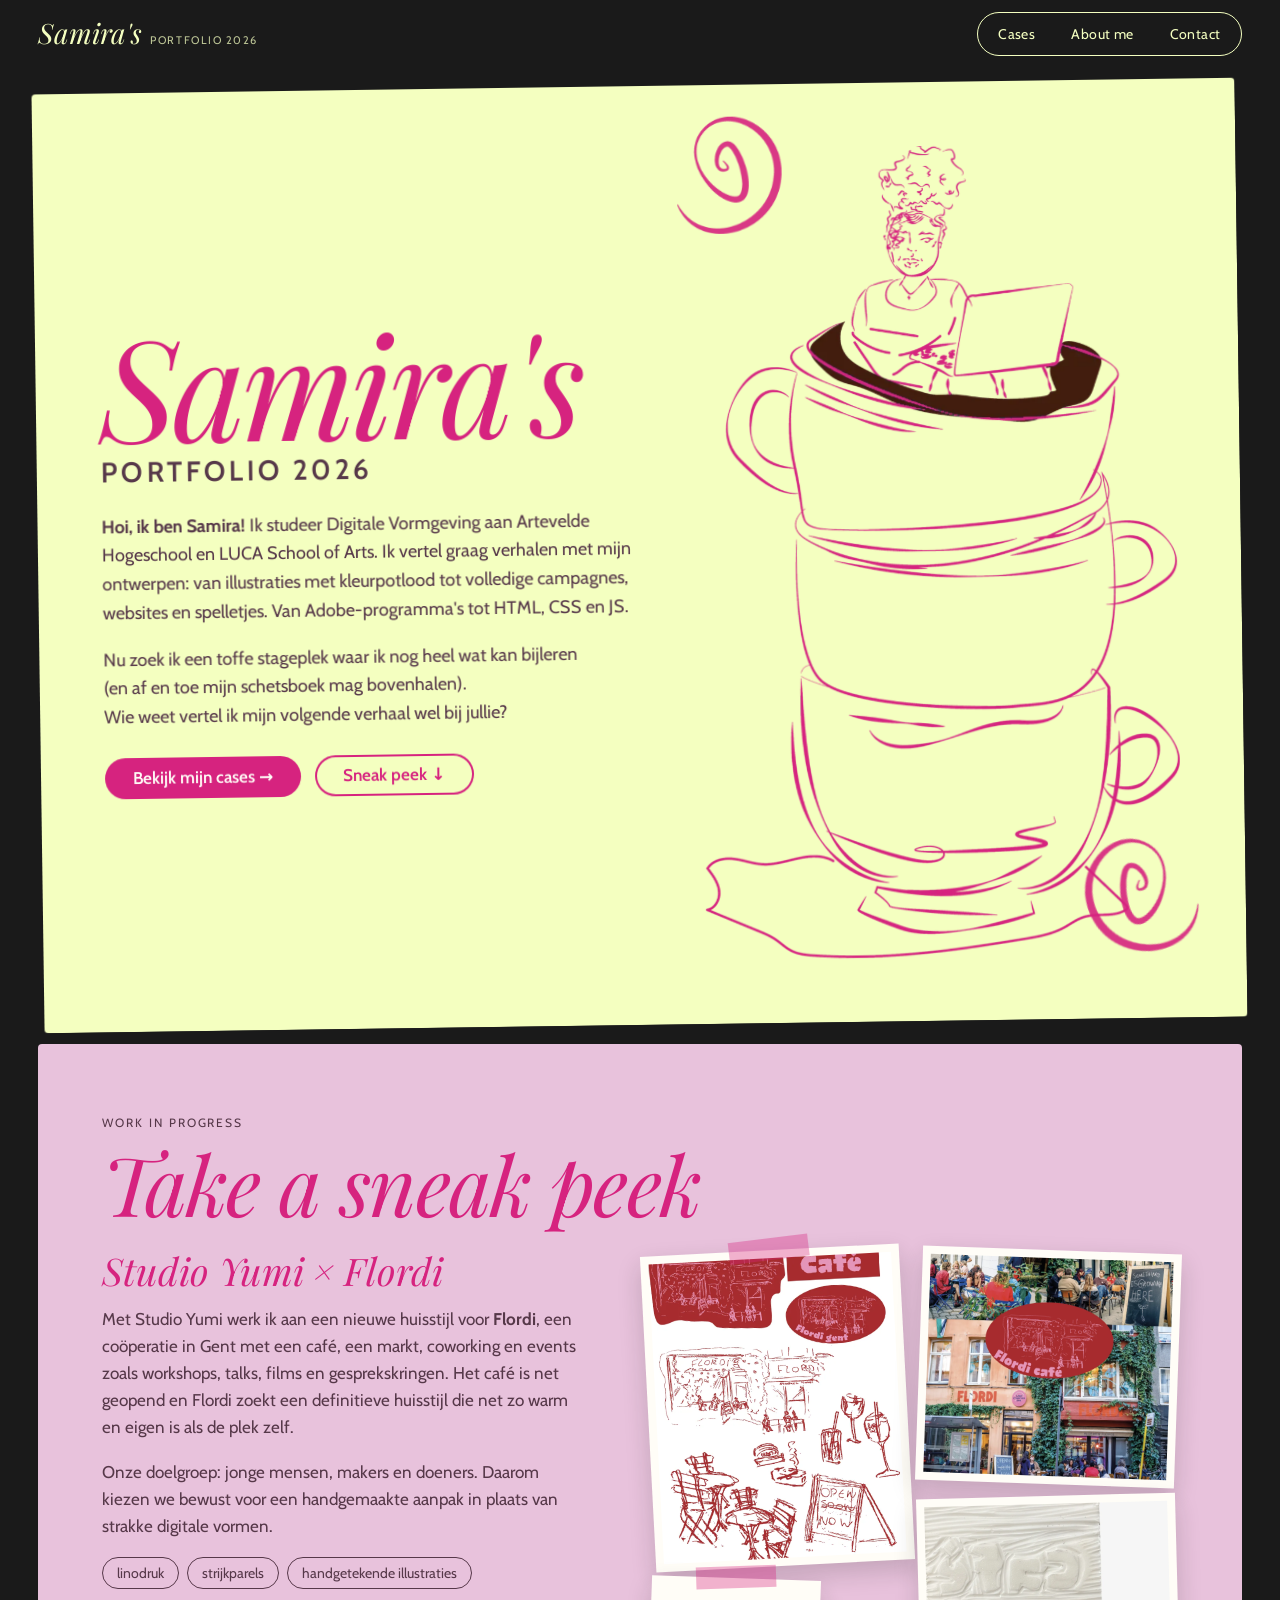
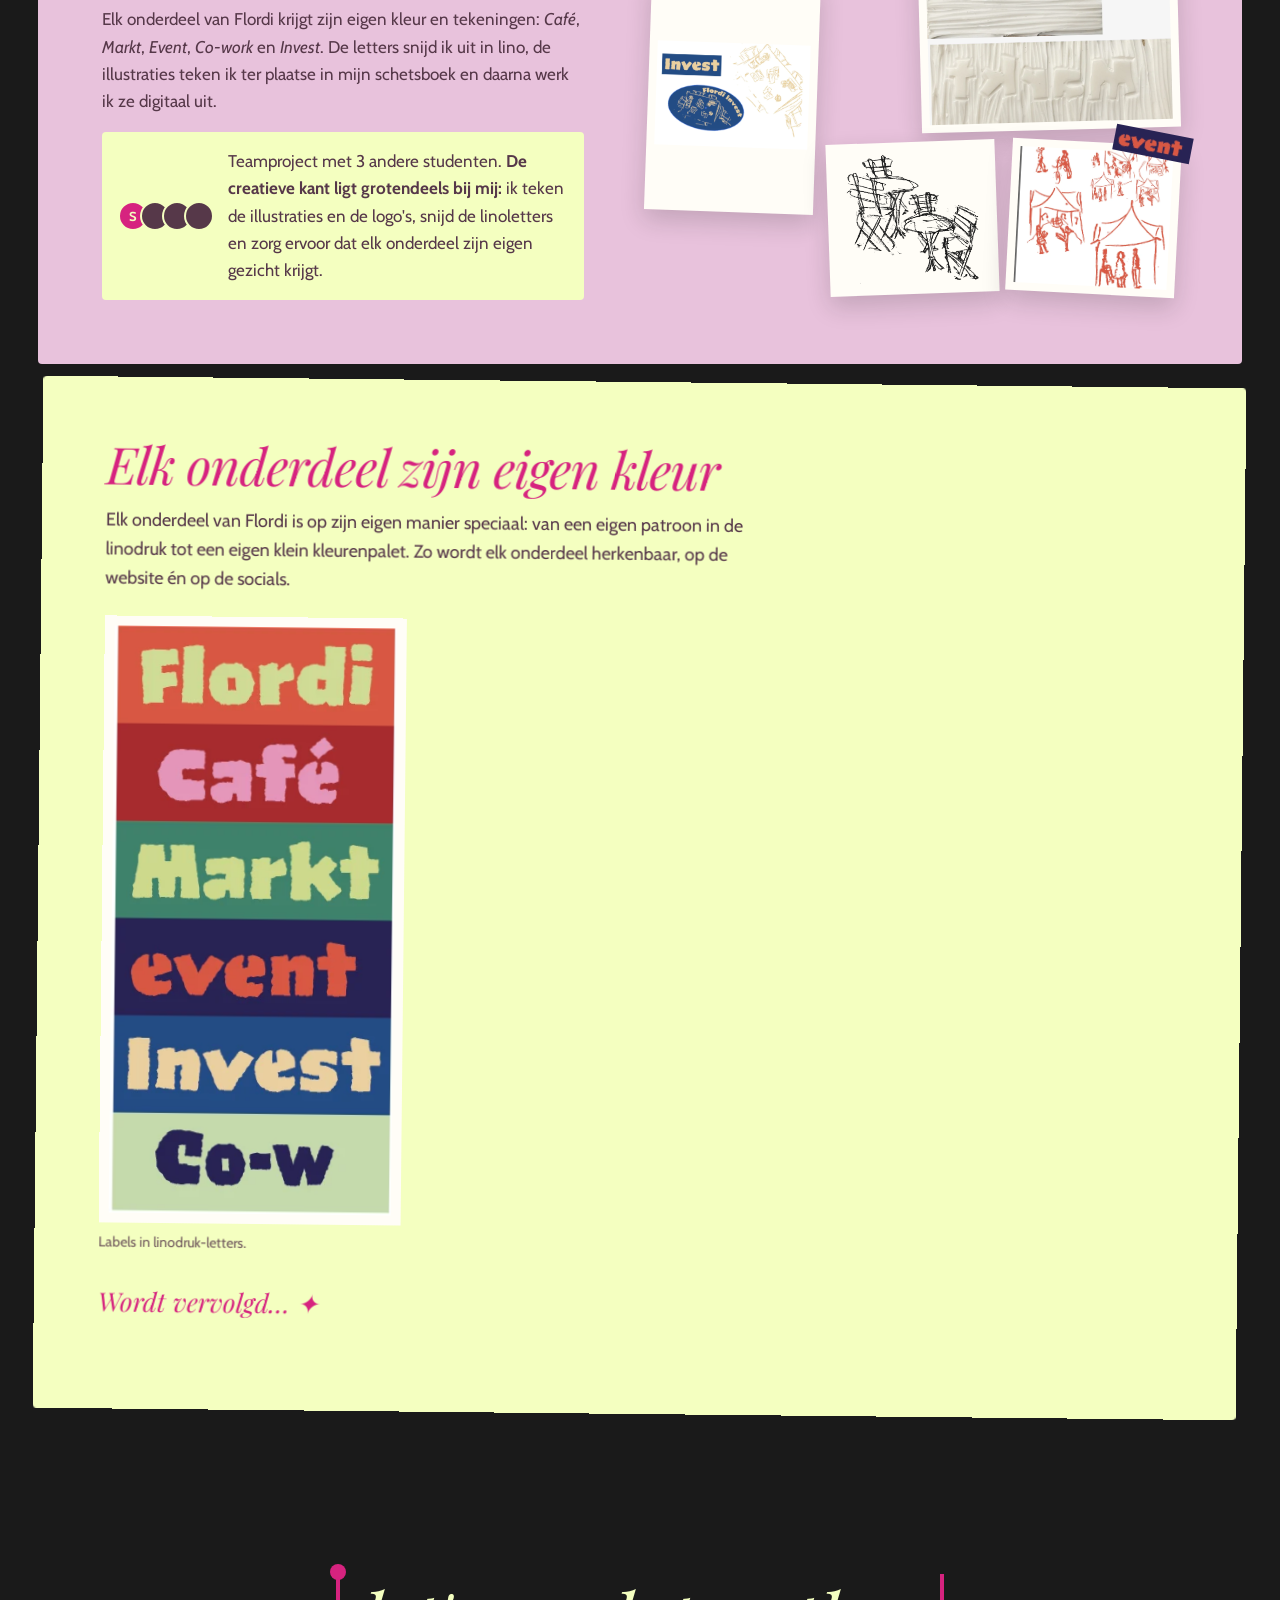
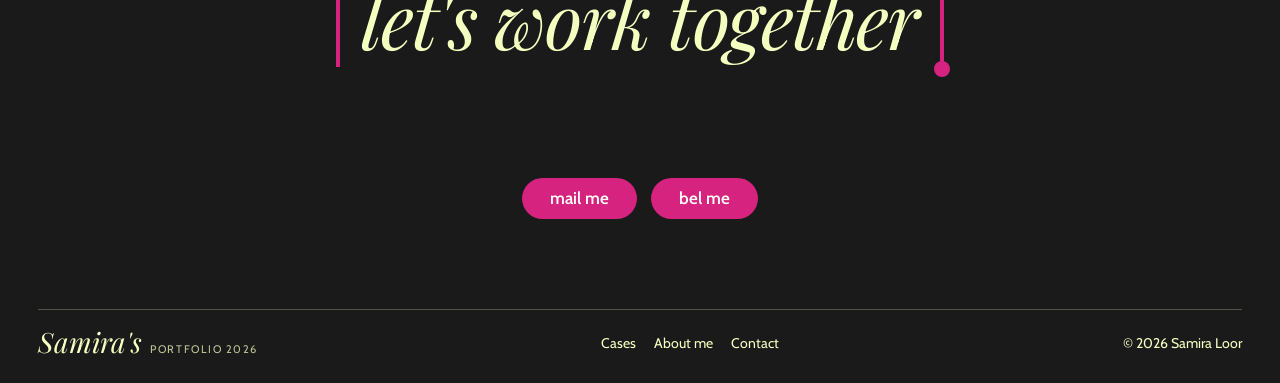
==== index.html @ 6cffb49f "Add files via upload" ====
<!DOCTYPE html>
<html lang="nl">
<head>
  <meta charset="UTF-8">
  <meta name="viewport" content="width=device-width, initial-scale=1">
  <title>Samira's Portfolio 2026</title>
  <meta name="description" content="Portfolio van Samira Loor, student Digitale Vormgeving aan Artevelde Hogeschool en LUCA School of Arts.">
  <link rel="preconnect" href="https://fonts.googleapis.com"><link rel="preconnect" href="https://fonts.gstatic.com" crossorigin><link href="https://fonts.googleapis.com/css2?family=Playfair+Display:ital,wght@0,400;1,400&family=Cabin:wght@400;600;700&display=swap" rel="stylesheet">
  <link rel="icon" type="image/png" href="assets/img/favicon.png">
  <link rel="apple-touch-icon" href="assets/img/apple-touch-icon.png">
  <link rel="stylesheet" href="assets/css/style.css">
</head>
<body>
  <header class="kop-balk">
    <a class="logo" href="index.html" aria-label="Samira's Portfolio, home"><b>Samira's</b><small>portfolio 2026</small></a>
    <nav class="menu" aria-label="Hoofdmenu">
      <a href="cases.html">Cases</a>
      <a href="about.html">About me</a>
      <a href="contact.html">Contact</a>
    </nav>
  </header>

  <main>
    <section class="spread lime scheef held">
      <div>
        <h1>Samira's<span>Portfolio 2026</span></h1>
        <p class="intro"><strong>Hoi, ik ben Samira!</strong> Ik studeer Digitale Vormgeving aan Artevelde Hogeschool en LUCA School of Arts. Ik vertel graag verhalen met mijn ontwerpen: van illustraties met kleurpotlood tot volledige campagnes, websites en spelletjes. Van Adobe-programma's tot HTML, CSS en JS.</p>
        <p class="intro">Nu zoek ik een toffe stageplek waar ik nog heel wat kan bijleren <span class="een-regel">(en af en toe mijn schetsboek mag bovenhalen).</span> Wie weet vertel ik mijn volgende verhaal wel bij jullie?</p>
        <div class="knoppen">
          <a class="knop" href="cases.html">Bekijk mijn cases →</a>
          <a class="knop knop--rand" href="#sneak">Sneak peek ↓</a>
        </div>
      </div>
      <div class="held__beeld">
        <img class="krul k1" src="assets/img/home/krul.webp" alt="" aria-hidden="true">
        <a href="about.html" aria-label="Over mij">
          <img class="cup" src="assets/img/home/cup-illustratie.webp" alt="Tekening van Samira met haar laptop in een stapel koffietassen">
        </a>
        <img class="krul k2" src="assets/img/home/krul.webp" alt="" aria-hidden="true">
      </div>
    </section>

    <section class="spread roze sneak" id="sneak" aria-labelledby="sneak-kop">
      <span class="label">work in progress</span>
      <h2 class="kop" id="sneak-kop">Take a sneak peek</h2>
      <div class="sneak__grid">
        <div class="reveal">
          <h3>Studio Yumi × Flordi</h3>
          <p>Met Studio Yumi werk ik aan een nieuwe huisstijl voor <strong>Flordi</strong>, een coöperatie in Gent met een café, een markt, coworking en events zoals workshops, talks, films en gesprekskringen. Het café is net geopend en Flordi zoekt een definitieve huisstijl die net zo warm en eigen is als de plek zelf.</p>
          <p>Onze doelgroep: jonge mensen, makers en doeners. Daarom kiezen we bewust voor een handgemaakte aanpak in plaats van strakke digitale vormen.</p>
          <ul class="chips" aria-label="Technieken"><li>linodruk</li><li>strijkparels</li><li>handgetekende illustraties</li></ul>
          <p>Elk onderdeel van Flordi krijgt zijn eigen kleur en tekeningen: <em>Café</em>, <em>Markt</em>, <em>Event</em>, <em>Co-work</em> en <em>Invest</em>. De letters snijd ik uit in lino, de illustraties teken ik ter plaatse in mijn schetsboek en daarna werk ik ze digitaal uit.</p>
          <div class="team">
            <div class="team__dots" aria-hidden="true"><span>S</span><span></span><span></span><span></span></div>
            <p style="margin:0">Teamproject met 3 andere studenten. <strong>De creatieve kant ligt grotendeels bij mij:</strong> ik teken de illustraties en de logo's, snijd de linoletters en zorg ervoor dat elk onderdeel zijn eigen gezicht krijgt.</p>
          </div>
        </div>
        <div class="collage reveal" aria-label="Beelden uit het proces">
          <figure class="c1"><span class="tape"></span><img src="assets/img/yumi/flordi-schetsen.webp" alt="Rode schetsen van Café Flordi met logo-varianten"></figure>
          <figure class="c2"><img src="assets/img/yumi/flordi-cafe-collage.webp" alt="Collage van Café Flordi met het ovale café-logo over foto's van het terras en de gevel"></figure>
          <figure class="c3"><img src="assets/img/yumi/lino.webp" alt="Uitgesneden linoplaten met de woorden Café en Markt" loading="lazy"></figure>
          <figure class="c4 contain"><span class="tape"></span><img src="assets/img/yumi/invest.webp" alt="Schets en logo voor Flordi Invest" loading="lazy"></figure>
          <figure class="c5 contain"><img src="assets/img/yumi/stoelen.webp" alt="Houtskoolschets van terrasstoelen en tafels" loading="lazy"></figure>
          <figure class="c6"><img src="assets/img/yumi/sketch-event.webp" alt="Oranje schetsen van marktkramen en een event" loading="lazy"><img class="sticker" src="assets/img/yumi/label-event.webp" alt="event" loading="lazy"></figure>
        </div>
      </div>
    </section>

    <section class="spread lime scheef-r" aria-labelledby="kleur-kop">
      <h2 class="kop kop--klein" id="kleur-kop">Elk onderdeel zijn eigen kleur</h2>
      <p class="intro">Elk onderdeel van Flordi is op zijn eigen manier speciaal: van een eigen patroon in de linodruk tot een eigen klein kleurenpalet. Zo wordt elk onderdeel herkenbaar, op de website én op de socials.</p>
      <div class="sneak__meer">
        <figure class="reveal"><img src="assets/img/yumi/labels.webp" alt="Gestapelde labels: Flordi, Café, Markt, event, Invest en Co-work, elk in een eigen kleur" loading="lazy"><figcaption>Labels in linodruk-letters.</figcaption></figure>
        <figure class="reveal"><img src="assets/img/yumi/sketch-cowork-invest.webp" alt="Schetsen voor Co-work en Invest: laptops, papieren, munten en briefjes" loading="lazy"><figcaption>Schetsen voor Co-work en Invest.</figcaption></figure>
        <figure class="typo reveal"><img src="assets/img/yumi/typografie.webp" alt="Terrasschets met de lettertypes: een ruwe letter voor logo en titels en een ronde letter voor de basistekst" loading="lazy"><figcaption>Typografie: een ruwe, gestempelde letter voor logo en titels, een ronde letter voor de basistekst.</figcaption></figure>
      </div>
      <p class="wordt">Wordt vervolgd… ✦</p>
    </section>
  </main>

  <footer class="voet">
    <p class="haakjes">let's work together</p>
    <div class="knoppen"><a class="knop" href="contact.html#mail">mail me</a><a class="knop" href="contact.html#bel">bel me</a></div>
    <div class="voet__onder">
      <a class="logo" href="index.html"><b>Samira's</b><small>portfolio 2026</small></a>
      <nav aria-label="Footer"><a href="cases.html">Cases</a><a href="about.html">About me</a><a href="contact.html">Contact</a></nav>
      <span>© 2026 Samira Loor</span>
    </div>
  </footer>
  <script src="assets/js/main.js"></script>
</body>
</html>
---- assets/css/style.css ----
/* =========================================================
   Samira's Portfolio 2026 · magazine-layout
   Kleuren: lime-crème, poederroze, magenta, pruim, zwart
   ========================================================= */

:root {
  --lime: #F4FFC0;
  --roze: #E8C2DC;
  --mag: #D6237F;
  --mag-donker: #b01866;
  --pruim: #563849;
  --zwart: #1A1A1A;
  --wit: #FFFDF7;
  --serif: "Playfair Display", Georgia, serif;
  --sans: "Cabin", system-ui, sans-serif;
  --rand: clamp(12px, 3vw, 44px);
  --pad: clamp(22px, 5vw, 72px);
}

*, *::before, *::after { box-sizing: border-box; min-width: 0; }
html { scroll-behavior: smooth; }
body {
  margin: 0;
  background: var(--zwart);
  color: var(--pruim);
  font: 17px/1.6 var(--sans);
  overflow-x: clip;
  -webkit-font-smoothing: antialiased;
}
img, video { max-width: 100%; display: block; }
a { color: inherit; }
p { margin: 0 0 1em; }
h1, h2, h3 { margin: 0; }
:focus-visible { outline: 3px solid var(--mag); outline-offset: 3px; }
.sr { position: absolute; width: 1px; height: 1px; overflow: hidden; clip: rect(0 0 0 0); }

/* ---------- Header ---------- */
.kop-balk {
  position: sticky; top: 0; z-index: 50;
  display: flex; justify-content: space-between; align-items: center; gap: 16px;
  padding: 12px var(--rand);
  background: var(--zwart);
  color: var(--lime);
}
.logo { display: flex; align-items: baseline; gap: 8px; text-decoration: none; color: var(--lime); }
.logo b { font: italic 400 clamp(22px, 2.6vw, 28px)/1 var(--serif); }
.logo small { font-size: 11px; letter-spacing: .14em; text-transform: uppercase; opacity: .75; }
.menu { display: flex; gap: 4px; padding: 4px; border: 1.5px solid var(--lime); border-radius: 40px; }
.menu a {
  padding: 6px 16px; border-radius: 40px;
  font-size: 14px; letter-spacing: .03em; text-decoration: none;
  transition: background .2s, color .2s;
}
.menu a:hover { background: rgba(244, 255, 192, .14); }
.menu a[aria-current="page"] { background: var(--mag); color: var(--wit); }

/* ---------- Spreads (tijdschriftpagina's) ---------- */
.spread {
  margin: 18px var(--rand);
  padding: var(--pad);
  border-radius: 4px;
  position: relative;
}
.lime { background: var(--lime); }
.roze { background: var(--roze); }
.pruim { background: var(--pruim); color: var(--lime); }
.scheef { transform: rotate(-.8deg); }
.scheef-r { transform: rotate(.6deg); }

.label {
  display: inline-block; margin-bottom: 14px;
  font-size: 12px; letter-spacing: .16em; text-transform: uppercase;
}
.kop {
  font: italic 400 clamp(42px, 6.4vw, 96px)/.92 var(--serif);
  color: var(--mag);
  letter-spacing: -.02em;
  margin-bottom: .35em;
}
.kop--klein { font-size: clamp(32px, 4vw, 56px); }
.intro { max-width: 36em; font-size: 18px; }

/* ---------- Knoppen ---------- */
.knop {
  display: inline-flex; align-items: center; gap: 8px;
  padding: 12px 28px; border: 0; border-radius: 40px;
  background: var(--mag); color: var(--wit);
  font: 600 17px/1 var(--sans); text-decoration: none; cursor: pointer;
  transition: transform .2s, background .2s;
}
.knop:hover { background: var(--mag-donker); transform: translateY(-2px); }
.knop--rand { background: transparent; color: var(--mag); box-shadow: inset 0 0 0 2px var(--mag); }
.knop--rand:hover { background: var(--mag); color: var(--wit); }
.knop--klein { padding: 8px 16px; font-size: 14px; }
.knoppen { display: flex; flex-wrap: wrap; align-items: center; gap: 14px; }

/* ---------- Haakjes-titel (let's work together) ---------- */
.haakjes {
  position: relative; display: inline-block;
  padding: .05em .28em .12em;
  border-left: 4px solid var(--mag); border-right: 4px solid var(--mag);
  font: italic 400 clamp(40px, 7.4vw, 112px)/1.05 var(--serif);
  letter-spacing: -.02em;
}
.haakjes::before, .haakjes::after {
  content: ""; position: absolute; width: 16px; height: 16px; border-radius: 50%; background: var(--mag);
}
.haakjes::before { left: -10px; top: -10px; }
.haakjes::after { right: -10px; bottom: -10px; }

/* ---------- Home ---------- */
.held { display: grid; grid-template-columns: 1.15fr 1fr; gap: 4vw; align-items: center; }
.held h1 { font: italic 400 clamp(68px, 11vw, 180px)/.84 var(--serif); color: var(--mag); letter-spacing: -.035em; margin-bottom: 26px; }
.held h1 span { display: block; margin-top: 14px; font: 600 clamp(18px, 2.2vw, 30px)/1 var(--sans); color: var(--pruim); letter-spacing: .12em; text-transform: uppercase; }
.held .knoppen { margin-top: 26px; }
.held__beeld { position: relative; }
.held__beeld .cup { width: 100%; max-width: 520px; margin-inline: auto; transition: transform .4s; }
.held__beeld a:hover .cup { transform: rotate(-2deg) scale(1.02); }
.held__beeld .krul { position: absolute; width: 22%; opacity: .9; pointer-events: none; }
.held__beeld .k1 { top: -4%; left: -4%; }
.held__beeld .k2 { bottom: 0; right: -2%; transform: scaleX(-1) rotate(20deg); }
.tip {
  position: absolute; top: 8%; right: 4%;
  padding: 8px 14px; border-radius: 30px 30px 30px 4px;
  background: var(--mag); color: var(--wit); font-size: 14px; font-weight: 600;
  transform: rotate(4deg); animation: wiebel 3s ease-in-out infinite;
}
@keyframes wiebel { 50% { transform: rotate(-3deg) translateY(-4px); } }

/* ---------- Sneak peek (op home) ---------- */
.sneak__grid { display: grid; grid-template-columns: 1fr 1.1fr; gap: 5vw; align-items: start; margin-top: 10px; }
.sneak h3 { font: italic 400 clamp(26px, 3vw, 38px)/1.1 var(--serif); color: var(--mag); margin-bottom: 14px; }
.chips { display: flex; flex-wrap: wrap; gap: 8px; padding: 0; margin: 0 0 1em; list-style: none; }
.chips li { padding: 4px 14px; border: 1.5px solid currentColor; border-radius: 30px; font-size: 14px; }
.team { display: flex; gap: 14px; align-items: center; padding: 16px; margin-top: 10px; border-radius: 4px; background: var(--lime); }
.team__dots { display: flex; flex: none; }
.team__dots span { width: 30px; height: 30px; margin-left: -8px; border: 2px solid var(--lime); border-radius: 50%; background: var(--pruim); color: var(--lime); font: 700 13px/26px var(--sans); text-align: center; }
.team__dots span:first-child { margin-left: 0; background: var(--mag); }
.collage { display: grid; grid-template-columns: repeat(6, 1fr); grid-auto-rows: 70px; gap: 12px; }
.collage figure { margin: 0; position: relative; background: var(--wit); padding: 8px; box-shadow: 0 10px 24px rgba(26, 26, 26, .18); }
.collage img { width: 100%; height: 100%; object-fit: cover; }
.collage .contain img { object-fit: contain; }
.c1 { grid-column: 1 / 4; grid-row: span 4; transform: rotate(-3deg); }
.c2 { grid-column: 4 / 7; grid-row: span 3; transform: rotate(2deg); }
.c3 { grid-column: 4 / 7; grid-row: span 3; transform: rotate(-1.5deg); }
.c4 { grid-column: 1 / 3; grid-row: span 3; transform: rotate(2deg); }
.c5 { grid-column: 3 / 5; grid-row: span 2; transform: rotate(-2deg); }
.c6 { grid-column: 5 / 7; grid-row: span 2; transform: rotate(3deg); }
.c6 .sticker { position: absolute; width: 46%; height: auto; right: -10px; top: -14px; transform: rotate(8deg); }
.tape { position: absolute; z-index: 2; top: -12px; left: 50%; width: 80px; height: 22px; background: rgba(214, 35, 127, .35); transform: translateX(-50%) rotate(-4deg); }
.sneak__meer { display: grid; grid-template-columns: 1fr 1fr 1.4fr; gap: 24px; margin-top: 24px; align-items: start; }
.sneak__meer figure { margin: 0; }
.sneak__meer img { width: 100%; background: var(--wit); padding: 10px; }
figcaption { margin-top: 8px; font-size: 14px; opacity: .85; }
.wordt { margin-top: 30px; font: italic 400 26px var(--serif); color: var(--mag); }

/* ---------- Cases: raster ---------- */
.raster { display: grid; grid-template-columns: repeat(4, minmax(0, 1fr)); gap: clamp(28px, 3vw, 44px) clamp(18px, 2.4vw, 34px); margin-top: 20px; }
.kaart { display: block; text-align: center; text-decoration: none; }
.kaart__beeld {
  position: relative; aspect-ratio: 5 / 4; overflow: hidden;
  padding: 18px 14px 0; border-radius: 22px;
  background: var(--roze);
  transition: transform .3s, background .3s;
}
.kaart__beeld img {
  width: 100%; height: 115%; object-fit: cover; object-position: center top;
  border-radius: 10px; box-shadow: 0 6px 18px rgba(86, 56, 73, .22);
  transform: rotate(-3deg); transition: transform .35s;
}
.kaart__beeld.vrij img { object-fit: contain; box-shadow: none; border-radius: 0; height: 100%; transform: none; }
.kaart:nth-child(even) .kaart__beeld img { transform: rotate(2.5deg); }
.kaart:hover .kaart__beeld { transform: translateY(-6px); background: var(--mag); }
.kaart:hover .kaart__beeld img { transform: rotate(0) scale(1.03); }
.kaart__nr { display: block; margin-top: 14px; font-size: 12px; letter-spacing: .14em; color: var(--mag); }
.kaart h2 { margin-top: 2px; font: 700 clamp(19px, 1.7vw, 23px)/1.2 var(--sans); color: var(--pruim); }
.kaart p { margin: 4px 0 0; font-size: 15px; opacity: .8; }

/* ---------- Projectpagina ---------- */
.terug { display: inline-block; margin: 18px var(--rand) 0; color: var(--lime); font-size: 15px; text-decoration: none; }
.terug:hover { color: var(--mag); }
.p-held { display: grid; grid-template-columns: 1fr 1.15fr; gap: 4vw; align-items: center; }
.p-held h1 { font: italic 400 clamp(44px, 6vw, 100px)/.92 var(--serif); overflow-wrap: anywhere; color: var(--mag); letter-spacing: -.03em; }
.p-held .onder { display: block; margin-top: 10px; font: 600 clamp(16px, 1.6vw, 20px)/1.3 var(--sans); color: var(--pruim); letter-spacing: .1em; text-transform: uppercase; }
.p-held .kort { margin-top: 22px; font-size: clamp(17px, 1.5vw, 20px); max-width: 30em; }
.p-held figure { margin: 0; }
.p-held figure img { width: 100%; max-height: 72vh; object-fit: contain; }

.p-info { display: grid; grid-template-columns: 1.3fr 1fr 1fr; gap: clamp(24px, 4vw, 60px); }
.p-info h2 { font: italic 400 clamp(26px, 2.6vw, 36px)/1.1 var(--serif); color: var(--mag); margin-bottom: 12px; }
.p-info .knop { margin-top: 8px; }

.blok { display: grid; grid-template-columns: minmax(180px, 1fr) 2.6fr; gap: clamp(20px, 4vw, 60px); }
.blok__kop h2 { font: italic 400 clamp(30px, 3.4vw, 50px)/1.02 var(--serif); color: var(--mag); position: sticky; top: 90px; }
.blok__mascotte { width: 70%; max-width: 200px; margin-top: 20px; position: sticky; top: 200px; }
.blok__inhoud > * + * { margin-top: 22px; }
.blok__inhoud p { max-width: 40em; }
blockquote { margin: 0; padding-left: 22px; border-left: 4px solid var(--mag); font: italic 400 clamp(20px, 2vw, 26px)/1.4 var(--serif); }
.lijst { padding-left: 1.1em; }
.lijst li { margin-bottom: 6px; }
.lijst li::marker { color: var(--mag); }

.zoom { all: unset; display: block; cursor: zoom-in; }
.zoom:focus-visible { outline: 3px solid var(--mag); outline-offset: 3px; }
.zoom img { width: 100%; transition: transform .3s; }
.zoom:hover img { transform: scale(1.015); }

.galerij { display: grid; gap: 16px; grid-template-columns: repeat(2, 1fr); }
.galerij figure { margin: 0; }
.galerij img { width: 100%; }
.galerij.drie { grid-template-columns: repeat(3, 1fr); }
.galerij.vier { grid-template-columns: repeat(4, 1fr); }
.galerij.twee { grid-template-columns: 1fr 1fr; }
.galerij.een { grid-template-columns: 1fr; }
.galerij.masonry { display: block; columns: 3; column-gap: 16px; }
.galerij.masonry figure { break-inside: avoid; margin-bottom: 16px; }
.groot { display: grid; gap: 30px; }
.groot figure { margin: 0; }
.beeld figure { margin: 0; }

.video-rij { display: grid; grid-template-columns: 1fr 1.2fr; gap: 30px; align-items: center; }
.video-rij video { width: 100%; border-radius: 4px; background: var(--zwart); }

.geleerd { display: grid; grid-template-columns: minmax(180px, 1fr) 2.6fr; gap: clamp(20px, 4vw, 60px); }
.geleerd h2 { font: italic 400 clamp(30px, 3.4vw, 50px)/1.02 var(--serif); color: var(--mag); }
.geleerd p { font: italic 400 clamp(22px, 2.4vw, 34px)/1.35 var(--serif); margin: 0; }

.disclaimer { margin: 30px var(--rand) 0; padding: 0 var(--pad); color: rgba(244, 255, 192, .65); font-size: 14px; max-width: 70em; }
.disclaimer strong { color: var(--lime); }
.volgende { display: grid; grid-template-columns: 1fr 1fr; gap: 18px; margin: 30px var(--rand) 0; }
.volgende a { padding: 24px; border: 1.5px solid rgba(244, 255, 192, .4); border-radius: 4px; color: var(--lime); text-decoration: none; transition: background .2s, border-color .2s; }
.volgende a:hover { background: var(--mag); border-color: var(--mag); }
.volgende small { display: block; font-size: 13px; letter-spacing: .1em; opacity: .8; }
.volgende strong { font: italic 400 clamp(22px, 2.6vw, 32px)/1.2 var(--serif); }

/* Germs */
.germ-veld { display: grid; grid-template-columns: repeat(4, 1fr); gap: 10px; }
.germ { all: unset; position: relative; display: block; aspect-ratio: 1; cursor: pointer; animation: zweef 3.2s ease-in-out infinite; animation-delay: calc(var(--d) * -.4s); }
.germ img { position: absolute; inset: 0; width: 100%; height: 100%; object-fit: contain; transition: opacity .25s, transform .25s; }
.germ__splash { opacity: 0; transform: scale(.6); }
.germ.gespat .germ__heel { opacity: 0; transform: scale(1.3); }
.germ.gespat .germ__splash { opacity: 1; transform: scale(1); }
.germ.gespat { animation: none; }
@keyframes zweef { 50% { transform: translateY(-8px) rotate(3deg); } }
.germ-tip { margin-top: 10px; font-size: 14px; text-align: center; }

/* Lightbox */
.lightbox { position: fixed; inset: 0; z-index: 100; display: none; place-items: center; padding: 5vh 5vw; background: rgba(26, 26, 26, .95); }
.lightbox.open { display: grid; }
.lightbox img { max-height: 90vh; max-width: 100%; object-fit: contain; }
.lb-sluit { position: absolute; top: 14px; right: 18px; border: 0; background: none; color: var(--mag); font-size: 52px; line-height: 1; cursor: pointer; }

/* ---------- About ---------- */
.over { display: grid; grid-template-columns: .9fr 1.2fr; gap: 5vw; align-items: start; }
.foto { position: relative; margin: 0; padding: 12px 12px 46px; background: var(--wit); box-shadow: 0 14px 30px rgba(26, 26, 26, .2); transform: rotate(-2.5deg); }
.foto figcaption { position: absolute; bottom: 10px; left: 16px; font: italic 400 20px var(--serif); color: var(--mag); }
.lijsten { display: grid; grid-template-columns: 1fr 1fr; gap: 24px; margin: 26px 0; }
.lijsten h3 { font: italic 400 24px var(--serif); color: var(--mag); margin-bottom: 8px; }
.lijsten ul { padding-left: 1.1em; margin: 0; }
.lijsten li::marker { color: var(--mag); }

.stress { display: grid; grid-template-columns: 1fr 1fr; gap: 5vw; align-items: center; }
.stress__knoppen { display: flex; flex-wrap: wrap; gap: 8px; margin-top: 20px; }
.stress__knoppen button { padding: 8px 16px; border: 1.5px solid var(--pruim); border-radius: 30px; background: transparent; color: var(--pruim); font: 15px var(--sans); cursor: pointer; }
.stress__knoppen button:hover { background: var(--lime); }
.stress__knoppen button[aria-pressed="true"] { background: var(--mag); border-color: var(--mag); color: var(--wit); }
.stress__beeld img { width: min(100%, 340px); margin: 0 auto; transition: opacity .16s, transform .16s; }
.stress__beeld img.wissel { opacity: 0; transform: scale(.95); }
.ballon { margin: 16px auto; padding: 14px 20px; max-width: 26em; border-radius: 20px 20px 20px 4px; background: var(--wit); font-size: 16px; text-align: center; }
.meter__label { display: flex; justify-content: space-between; font-size: 12px; letter-spacing: .12em; text-transform: uppercase; }
.meter__balk { height: 14px; margin-top: 6px; border-radius: 20px; background: rgba(86, 56, 73, .15); overflow: hidden; }
.meter__vul { height: 100%; width: 0; border-radius: 20px; background: linear-gradient(90deg, var(--lime), var(--mag), var(--pruim)); background-size: 340px 100%; transition: width .5s; }

.blast__grid { display: grid; grid-template-columns: repeat(3, 1fr); gap: 34px; margin-top: 20px; }
.polaroid { margin: 0; padding: 12px 12px 18px; background: var(--wit); box-shadow: 0 10px 24px rgba(26, 26, 26, .16); transform: rotate(var(--r, 0)); }
.polaroid img { width: 100%; aspect-ratio: 4 / 3; object-fit: contain; background: #f6f2ea; }
.polaroid__duo { display: grid; grid-template-columns: 1fr 1fr; gap: 6px; }
.polaroid__duo img { aspect-ratio: 2 / 3; }
.polaroid h3 { margin-top: 12px; font: italic 400 22px var(--serif); color: var(--mag); }
.polaroid p { margin: 4px 0 0; font-size: 15px; }

/* ---------- Contact ---------- */
.samen { text-align: center; }
.samen .haakjes { color: var(--pruim); }
.samen .intro { margin: 34px auto 0; }
.samen .knoppen { justify-content: center; margin-top: 30px; }
.samen .knoppen > .knop { font-size: 20px; padding: 16px 34px; }
.knop[aria-expanded="true"] { background: var(--pruim); }
.onthul { max-width: 640px; margin: 22px auto 0; text-align: left; }
.onthul[hidden] { display: none; }
.kaartje { display: flex; flex-wrap: wrap; align-items: center; justify-content: space-between; gap: 10px; padding: 16px 20px; margin-top: 10px; border-radius: 16px; background: var(--wit); animation: open .35s ease; }
.kaartje small { display: block; font-size: 12px; letter-spacing: .12em; text-transform: uppercase; color: var(--mag); }
.kaartje a { font-size: clamp(16px, 2vw, 20px); font-weight: 600; text-decoration: none; word-break: break-all; }
.kaartje a:hover { color: var(--mag); }
.kaartje .acties { display: flex; gap: 8px; }
@keyframes open { from { opacity: 0; transform: translateY(-8px); } }

.gegevens { display: grid; grid-template-columns: 1fr 1.1fr; gap: 5vw; align-items: center; }
.id-kaart img { width: min(100%, 480px); margin: 0 auto; transform: rotate(-3deg); transition: transform .4s; }
.id-kaart:hover img { transform: rotate(0) scale(1.02); }
.scholen { display: grid; grid-template-columns: 1fr 1fr; gap: 14px; margin: 18px 0 24px; }
.school { display: block; padding: 20px; border-radius: 16px; background: var(--lime); text-decoration: none; transition: background .2s, color .2s; }
.school:hover { background: var(--mag); color: var(--wit); }
.school strong { display: block; font: italic 400 24px/1.1 var(--serif); }
.school span { font-size: 14px; }
.feiten { margin: 0; }
.feiten div { display: grid; grid-template-columns: 120px 1fr; gap: 10px; padding: 10px 0; border-top: 1.5px solid rgba(86, 56, 73, .25); }
.feiten dt { font-size: 12px; letter-spacing: .12em; text-transform: uppercase; color: var(--mag); padding-top: 4px; }
.feiten dd { margin: 0; }
.feiten div[hidden] { display: none; }

/* ---------- Footer ---------- */
.voet { margin-top: 60px; padding: clamp(50px, 8vw, 100px) var(--rand) 24px; color: var(--lime); text-align: center; }
.voet .haakjes { font-size: clamp(36px, 6vw, 88px); }
.voet .knoppen { justify-content: center; margin-top: 34px; }
.voet__onder { display: flex; flex-wrap: wrap; justify-content: space-between; align-items: center; gap: 12px; margin-top: clamp(50px, 8vw, 90px); padding-top: 18px; border-top: 1px solid rgba(244, 255, 192, .25); font-size: 14px; text-align: left; }
.voet__onder nav { display: flex; gap: 18px; }
.voet__onder a { text-decoration: none; }
.voet__onder a:hover { color: var(--mag); }
.voet--kort { margin-top: 30px; padding-top: 0; }
.voet--kort .voet__onder { margin-top: 0; }

/* ---------- Inschuiven ---------- */
.reveal { opacity: 0; translate: 0 24px; transition: opacity .6s, translate .6s; }
.reveal.in { opacity: 1; translate: 0 0; }

@media (prefers-reduced-motion: reduce) {
  *, *::before, *::after { animation: none !important; transition: none !important; }
  .reveal { opacity: 1; translate: none; }
}

/* ---------- Tablet ---------- */
@media (max-width: 1024px) {
  .raster { grid-template-columns: repeat(2, minmax(0, 1fr)); }
  .p-info { grid-template-columns: 1fr 1fr; }
  .p-info > :first-child { grid-column: 1 / -1; }
  .galerij.vier { grid-template-columns: repeat(2, 1fr); }
  .galerij.masonry { columns: 2; }
  .blast__grid { grid-template-columns: repeat(2, 1fr); }
  .sneak__meer { grid-template-columns: 1fr 1fr; }
  .sneak__meer .typo { grid-column: 1 / -1; }
}

@media (max-width: 860px) {
  .held, .sneak__grid, .p-held, .blok, .geleerd, .over, .stress, .gegevens, .video-rij { grid-template-columns: 1fr; }
  .held__beeld { max-width: 460px; margin: 0 auto; }
  .p-held figure { order: -1; }
  .blok__kop h2, .blok__mascotte { position: static; }
  .blok__mascotte { width: 120px; }
  .foto { max-width: 420px; }
  .collage { grid-auto-rows: 60px; }
}

/* ---------- Mobiel ---------- */
@media (max-width: 600px) {
  body { font-size: 16px; }
  .kop-balk { padding: 10px 12px; }
  .logo small { display: none; }
  .menu a { padding: 6px 11px; font-size: 13px; }
  .spread { margin: 12px 10px; }
  .scheef, .scheef-r { transform: none; }
  .raster { grid-template-columns: 1fr; }
  .p-info { grid-template-columns: 1fr; }
  .galerij.drie, .galerij.twee { grid-template-columns: 1fr 1fr; }
  .galerij.masonry { columns: 2; column-gap: 10px; }
  .galerij.masonry figure { margin-bottom: 10px; }
  .galerij { gap: 10px; }
  .blast__grid, .lijsten, .scholen, .volgende { grid-template-columns: 1fr; }
  .sneak__meer { grid-template-columns: 1fr; }
  .collage { grid-template-columns: 1fr 1fr; grid-auto-rows: auto; }
  .collage figure { grid-column: auto !important; grid-row: auto !important; }
  .collage img { height: auto; aspect-ratio: 1; }
  .germ-veld { grid-template-columns: repeat(4, 1fr); gap: 4px; }
  .feiten div { grid-template-columns: 1fr; gap: 2px; }
  .team { flex-direction: column; align-items: flex-start; }
  .held__beeld { max-width: 320px; }
  .haakjes { border-width: 3px; }
  .haakjes::before, .haakjes::after { width: 12px; height: 12px; }
  .haakjes::before { left: -7px; top: -7px; }
  .haakjes::after { right: -7px; bottom: -7px; }
  .samen .knoppen > .knop { font-size: 18px; padding: 14px 26px; }
  .voet__onder { justify-content: center; text-align: center; }
}
@media (max-width: 380px) {
  .galerij.drie, .galerij.twee { grid-template-columns: 1fr; }
  .menu a { padding: 5px 8px; }
}

/* =========================================================
   Animaties
   ========================================================= */

/* Zin met schetsboek altijd op één regel (op grotere schermen) */
.een-regel { display: block; }
@media (min-width: 601px) { .een-regel { white-space: nowrap; } }

/* Spreads schuiven bij het laden binnen en draaien naar hun schuine stand */
@keyframes spread-in { from { opacity: 0; transform: translateY(40px) rotate(-3deg); } }
@keyframes spread-in-r { from { opacity: 0; transform: translateY(40px) rotate(3deg); } }
main > .spread:first-child, #detail > .spread:nth-child(2) { animation: spread-in .8s cubic-bezier(.2, .8, .2, 1) both; }
.scheef-r:first-child { animation-name: spread-in-r; }

/* Titel van de home: letters komen omhoog */
@keyframes omhoog { from { opacity: 0; transform: translateY(.4em); } }
.held h1, .p-held h1, .kop { animation: omhoog .9s .15s cubic-bezier(.2, .8, .2, 1) both; }
.held h1 span { animation: omhoog .8s .45s both; }
.held .intro { animation: omhoog .8s .6s both; }
.held .knoppen { animation: omhoog .8s .75s both; }

/* Koffietassen zweven, krullen draaien */
@keyframes zweven { 50% { transform: translateY(-12px) rotate(-1deg); } }
@keyframes draai { to { rotate: 360deg; } }
.held__beeld .cup { animation: zweven 5s ease-in-out infinite; }
.held__beeld a:hover .cup { animation-play-state: paused; }
.held__beeld .k1 { animation: draai 18s linear infinite; }
.held__beeld .k2 { animation: draai 24s linear infinite reverse; }

/* Haakjes: bolletjes kloppen zacht, lijnen tekenen zich */
@keyframes klop { 50% { transform: scale(1.35); } }
.haakjes::before, .haakjes::after { animation: klop 2.2s ease-in-out infinite; }
.haakjes::after { animation-delay: 1.1s; }
@keyframes haak { from { border-color: transparent; } }
.haakjes { animation: haak 1s .3s both; }

/* Knoppen: wiebelen bij hover */
@keyframes wiebelknop { 25% { rotate: -3deg; } 75% { rotate: 3deg; } }
.knop:hover { animation: wiebelknop .4s ease-in-out; }

/* Cases-raster: kaarten na elkaar inschuiven */
.raster .kaart.reveal { transition-delay: calc(var(--i, 0) * 80ms); }
.kaart__beeld img { transition: transform .45s cubic-bezier(.3, 1.6, .5, 1); }

/* Collage en polaroids: een tikje wiebelen bij hover */
.collage figure, .polaroid, .foto, .id-kaart img { transition: transform .35s cubic-bezier(.3, 1.6, .5, 1); }
.collage figure:hover { transform: rotate(0) scale(1.04); z-index: 3; }
.polaroid:hover { transform: rotate(0) translateY(-6px); }
.foto:hover { transform: rotate(1deg) scale(1.02); }

/* Tape en sticker: zacht wapperen */
@keyframes wapper { 50% { transform: translateX(-50%) rotate(2deg); } }
.tape { animation: wapper 4s ease-in-out infinite; }
.c6 .sticker { animation: wiebel 3.5s ease-in-out infinite; }

/* Inschuiven bij scrollen: met een draaitje */
.reveal { rotate: 1.5deg; transition: opacity .7s, translate .7s, rotate .7s; }
.reveal.in { rotate: 0deg; }

/* Wat ik leerde: tekst verschijnt woord na woord */
.geleerd p .w { display: inline-block; opacity: 0; transform: translateY(10px); transition: opacity .4s, transform .4s; transition-delay: calc(var(--w) * 35ms); }
.geleerd.in p .w { opacity: 1; transform: none; }

/* Contact-kaartjes: na elkaar */
.onthul .kaartje:nth-child(2) { animation-delay: .1s; animation-fill-mode: both; }

@media (prefers-reduced-motion: reduce) {
  .geleerd p .w { opacity: 1; transform: none; }
}

/* Schetsen bij de biljetten */
.schets figure { margin: 0; max-width: 760px; }
.schets img { width: 100%; padding: 10px; background: var(--wit); box-shadow: 0 10px 24px rgba(26, 26, 26, .15); transform: rotate(-1deg); }

/* Cloudberry: posts 3 x 3, stories naast elkaar */
.galerij.posts { grid-template-columns: repeat(3, 1fr); gap: 12px; max-width: 760px; }
.galerij.posts img { aspect-ratio: 4 / 5; object-fit: cover; border-radius: 8px; }
.galerij.stories { grid-template-columns: repeat(4, 1fr); gap: 14px; }
.galerij.stories img { aspect-ratio: 9 / 16; object-fit: cover; border-radius: 14px; }
@media (max-width: 600px) {
  .galerij.posts { gap: 6px; }
  .galerij.posts img { border-radius: 5px; }
  .galerij.stories { grid-template-columns: repeat(2, 1fr); gap: 10px; }
}

/* Website-video via Figma */
.figma-video { position: relative; aspect-ratio: 16 / 10; background: var(--zwart); border-radius: 4px; overflow: hidden; }
.figma-video iframe { width: 100%; height: 100%; border: 0; display: block; }
.figma-video__start { all: unset; position: relative; display: grid; place-items: center; width: 100%; height: 100%; cursor: pointer; }
.figma-video__start img { width: 100%; height: 100%; object-fit: contain; transition: opacity .3s; }
.figma-video__start:hover img { opacity: .8; }
.figma-video__start:focus-visible { outline: 3px solid var(--mag); outline-offset: -3px; }
.figma-video__play { position: absolute; padding: 12px 26px; border-radius: 40px; background: var(--mag); color: var(--wit); font: 600 17px var(--sans); box-shadow: 0 8px 24px rgba(0, 0, 0, .35); transition: transform .2s; }
.figma-video__start:hover .figma-video__play { transform: scale(1.06); }
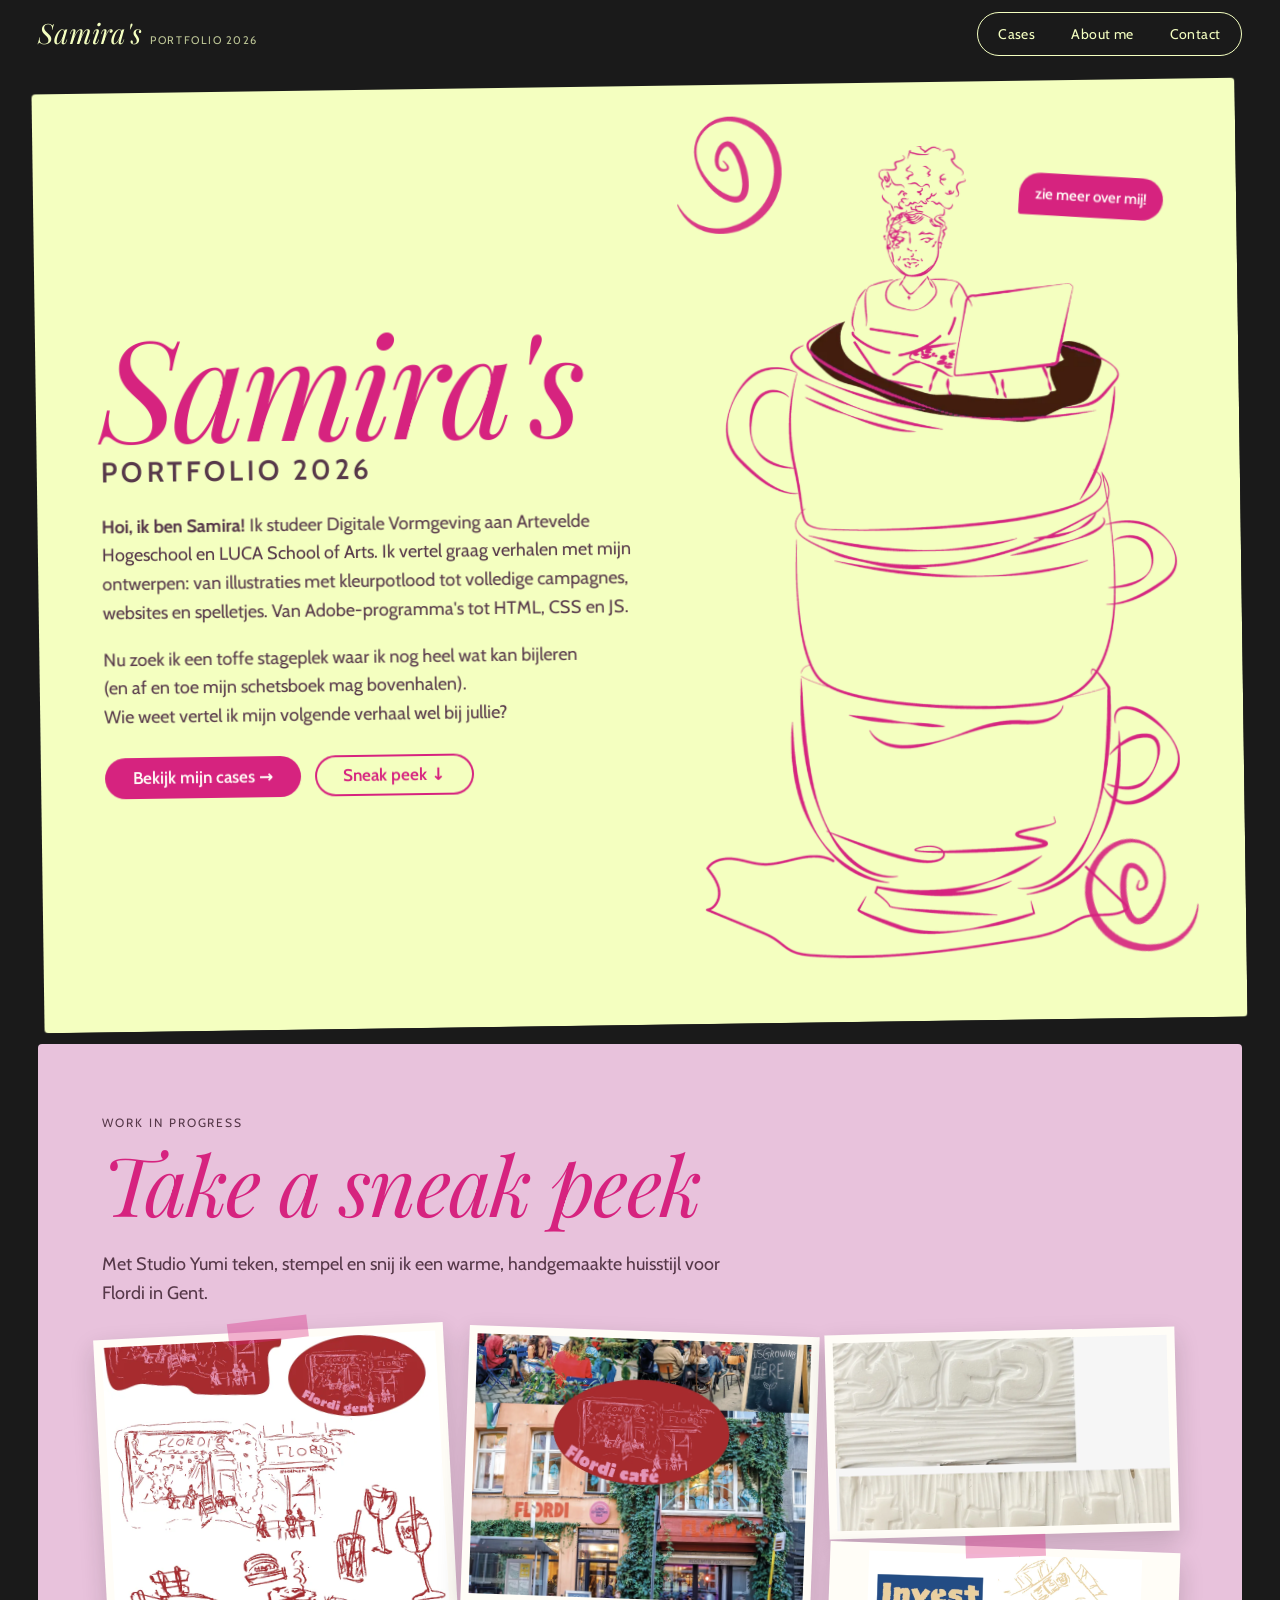
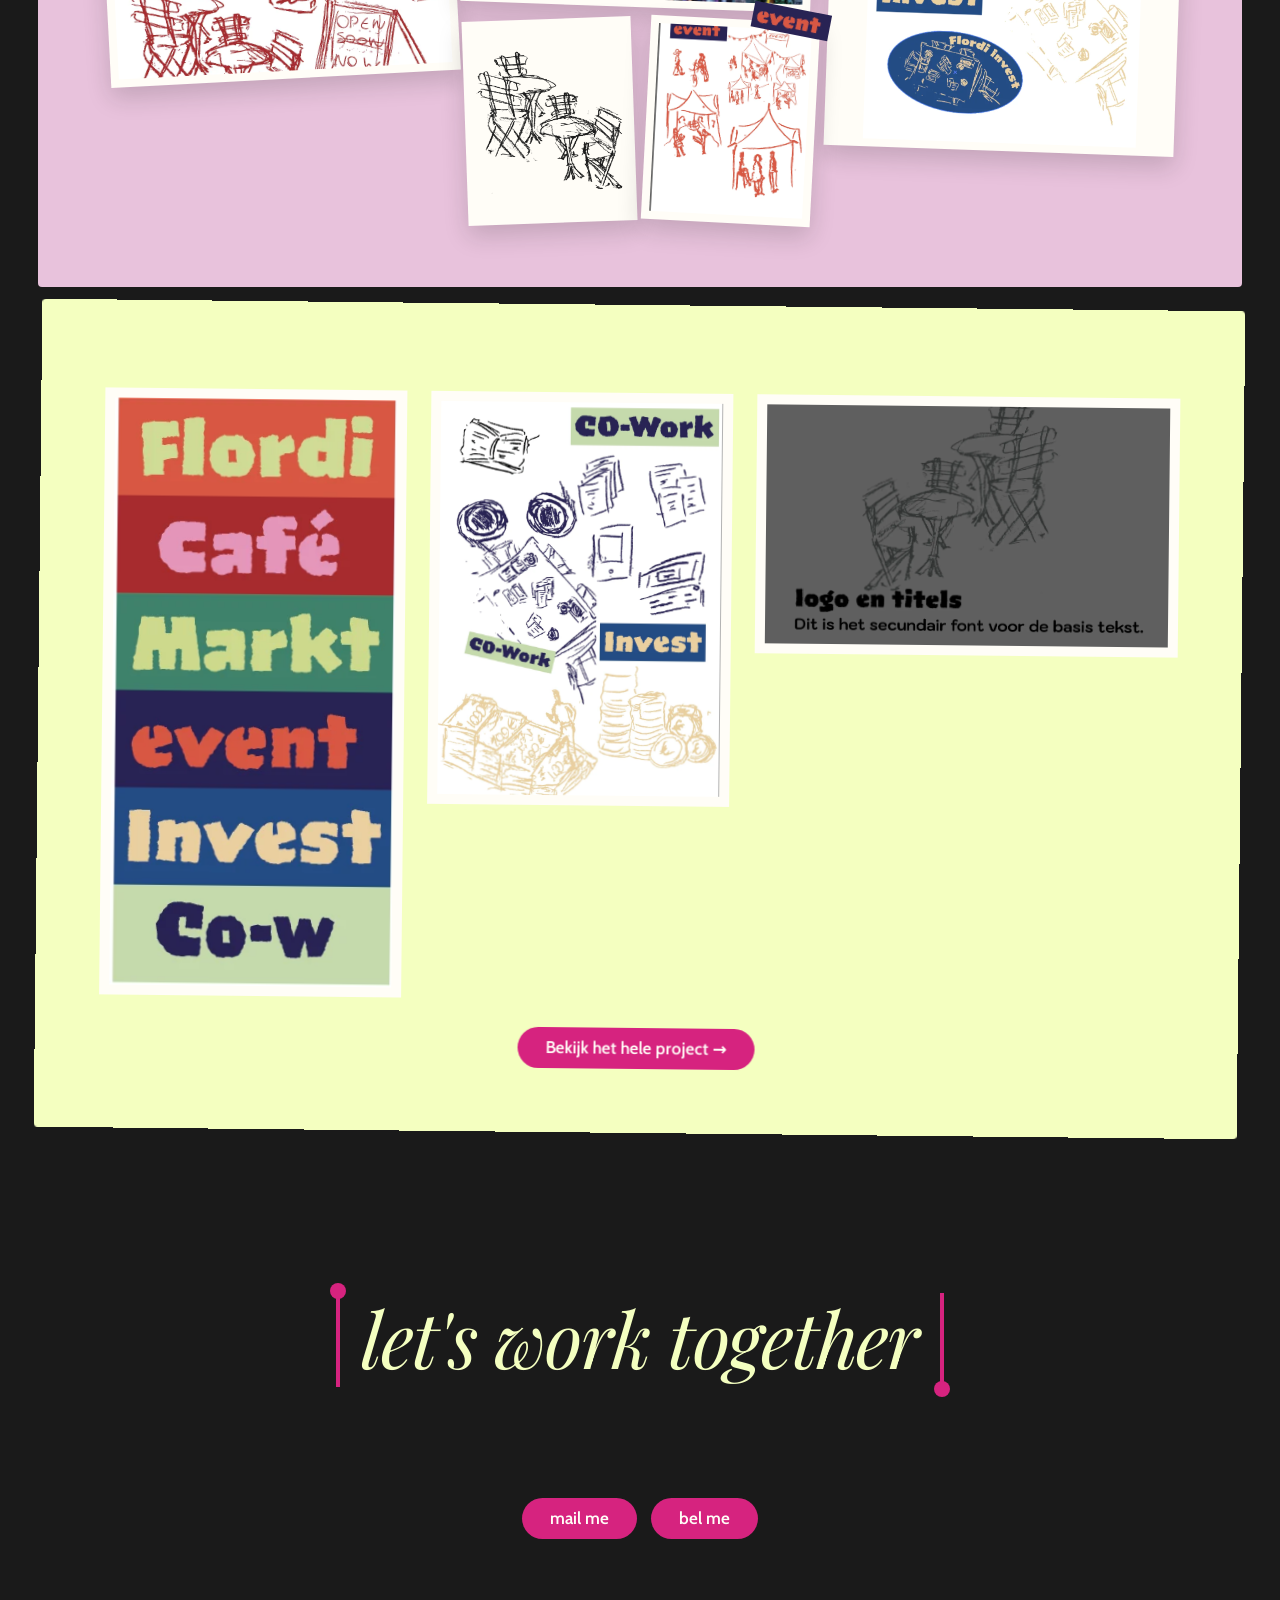
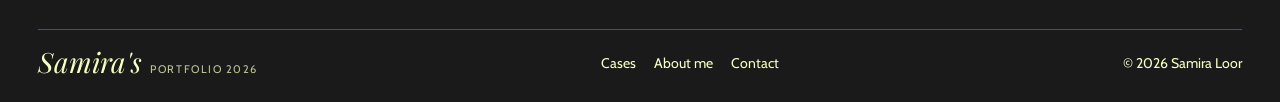
==== commit deda18f9: "Add files via upload" ====
--- a/index.html
+++ b/index.html
@@ -35,6 +35,7 @@
         <img class="krul k1" src="assets/img/home/krul.webp" alt="" aria-hidden="true">
         <a href="about.html" aria-label="Over mij">
           <img class="cup" src="assets/img/home/cup-illustratie.webp" alt="Tekening van Samira met haar laptop in een stapel koffietassen">
+          <span class="tip">zie meer over mij!</span>
         </a>
         <img class="krul k2" src="assets/img/home/krul.webp" alt="" aria-hidden="true">
       </div>
@@ -43,38 +44,24 @@
     <section class="spread roze sneak" id="sneak" aria-labelledby="sneak-kop">
       <span class="label">work in progress</span>
       <h2 class="kop" id="sneak-kop">Take a sneak peek</h2>
-      <div class="sneak__grid">
-        <div class="reveal">
-          <h3>Studio Yumi × Flordi</h3>
-          <p>Met Studio Yumi werk ik aan een nieuwe huisstijl voor <strong>Flordi</strong>, een coöperatie in Gent met een café, een markt, coworking en events zoals workshops, talks, films en gesprekskringen. Het café is net geopend en Flordi zoekt een definitieve huisstijl die net zo warm en eigen is als de plek zelf.</p>
-          <p>Onze doelgroep: jonge mensen, makers en doeners. Daarom kiezen we bewust voor een handgemaakte aanpak in plaats van strakke digitale vormen.</p>
-          <ul class="chips" aria-label="Technieken"><li>linodruk</li><li>strijkparels</li><li>handgetekende illustraties</li></ul>
-          <p>Elk onderdeel van Flordi krijgt zijn eigen kleur en tekeningen: <em>Café</em>, <em>Markt</em>, <em>Event</em>, <em>Co-work</em> en <em>Invest</em>. De letters snijd ik uit in lino, de illustraties teken ik ter plaatse in mijn schetsboek en daarna werk ik ze digitaal uit.</p>
-          <div class="team">
-            <div class="team__dots" aria-hidden="true"><span>S</span><span></span><span></span><span></span></div>
-            <p style="margin:0">Teamproject met 3 andere studenten. <strong>De creatieve kant ligt grotendeels bij mij:</strong> ik teken de illustraties en de logo's, snijd de linoletters en zorg ervoor dat elk onderdeel zijn eigen gezicht krijgt.</p>
-          </div>
-        </div>
-        <div class="collage reveal" aria-label="Beelden uit het proces">
-          <figure class="c1"><span class="tape"></span><img src="assets/img/yumi/flordi-schetsen.webp" alt="Rode schetsen van Café Flordi met logo-varianten"></figure>
-          <figure class="c2"><img src="assets/img/yumi/flordi-cafe-collage.webp" alt="Collage van Café Flordi met het ovale café-logo over foto's van het terras en de gevel"></figure>
-          <figure class="c3"><img src="assets/img/yumi/lino.webp" alt="Uitgesneden linoplaten met de woorden Café en Markt" loading="lazy"></figure>
-          <figure class="c4 contain"><span class="tape"></span><img src="assets/img/yumi/invest.webp" alt="Schets en logo voor Flordi Invest" loading="lazy"></figure>
-          <figure class="c5 contain"><img src="assets/img/yumi/stoelen.webp" alt="Houtskoolschets van terrasstoelen en tafels" loading="lazy"></figure>
-          <figure class="c6"><img src="assets/img/yumi/sketch-event.webp" alt="Oranje schetsen van marktkramen en een event" loading="lazy"><img class="sticker" src="assets/img/yumi/label-event.webp" alt="event" loading="lazy"></figure>
-        </div>
+      <p class="intro">Met Studio Yumi teken, stempel en snij ik een warme, handgemaakte huisstijl voor Flordi in Gent.</p>
+      <div class="collage collage--breed reveal" aria-label="Beelden uit het proces">
+        <figure class="c1"><span class="tape"></span><img src="assets/img/yumi/flordi-schetsen.webp" alt="Rode schetsen van Café Flordi met logo-varianten"></figure>
+        <figure class="c2"><img src="assets/img/yumi/flordi-cafe-collage.webp" alt="Collage van Café Flordi met het ovale café-logo over foto's van het terras en de gevel"></figure>
+        <figure class="c3"><img src="assets/img/yumi/lino.webp" alt="Uitgesneden linoplaten met de woorden Café en Markt" loading="lazy"></figure>
+        <figure class="c4 contain"><span class="tape"></span><img src="assets/img/yumi/invest.webp" alt="Schets en logo voor Flordi Invest" loading="lazy"></figure>
+        <figure class="c5 contain"><img src="assets/img/yumi/stoelen.webp" alt="Houtskoolschets van terrasstoelen en tafels" loading="lazy"></figure>
+        <figure class="c6"><img src="assets/img/yumi/sketch-event.webp" alt="Oranje schetsen van marktkramen en een event" loading="lazy"><img class="sticker" src="assets/img/yumi/label-event.webp" alt="event" loading="lazy"></figure>
       </div>
     </section>
 
-    <section class="spread lime scheef-r" aria-labelledby="kleur-kop">
-      <h2 class="kop kop--klein" id="kleur-kop">Elk onderdeel zijn eigen kleur</h2>
-      <p class="intro">Elk onderdeel van Flordi is op zijn eigen manier speciaal: van een eigen patroon in de linodruk tot een eigen klein kleurenpalet. Zo wordt elk onderdeel herkenbaar, op de website én op de socials.</p>
+    <section class="spread lime scheef-r" aria-label="Elk onderdeel zijn eigen kleur">
       <div class="sneak__meer">
-        <figure class="reveal"><img src="assets/img/yumi/labels.webp" alt="Gestapelde labels: Flordi, Café, Markt, event, Invest en Co-work, elk in een eigen kleur" loading="lazy"><figcaption>Labels in linodruk-letters.</figcaption></figure>
-        <figure class="reveal"><img src="assets/img/yumi/sketch-cowork-invest.webp" alt="Schetsen voor Co-work en Invest: laptops, papieren, munten en briefjes" loading="lazy"><figcaption>Schetsen voor Co-work en Invest.</figcaption></figure>
-        <figure class="typo reveal"><img src="assets/img/yumi/typografie.webp" alt="Terrasschets met de lettertypes: een ruwe letter voor logo en titels en een ronde letter voor de basistekst" loading="lazy"><figcaption>Typografie: een ruwe, gestempelde letter voor logo en titels, een ronde letter voor de basistekst.</figcaption></figure>
+        <figure class="reveal"><img src="assets/img/yumi/labels.webp" alt="Gestapelde labels: Flordi, Café, Markt, event, Invest en Co-work, elk in een eigen kleur" loading="lazy"></figure>
+        <figure class="reveal"><img src="assets/img/yumi/sketch-cowork-invest.webp" alt="Schetsen voor Co-work en Invest: laptops, papieren, munten en briefjes" loading="lazy"></figure>
+        <figure class="typo reveal"><img src="assets/img/yumi/typografie.webp" alt="Terrasschets met de lettertypes van Flordi" loading="lazy"></figure>
       </div>
-      <p class="wordt">Wordt vervolgd… ✦</p>
+      <div class="knoppen sneak__knop"><a class="knop" href="project.html#flordi">Bekijk het hele project →</a></div>
     </section>
   </main>
 
--- a/assets/css/style.css
+++ b/assets/css/style.css
@@ -480,3 +480,67 @@
 .figma-video__start:focus-visible { outline: 3px solid var(--mag); outline-offset: -3px; }
 .figma-video__play { position: absolute; padding: 12px 26px; border-radius: 40px; background: var(--mag); color: var(--wit); font: 600 17px var(--sans); box-shadow: 0 8px 24px rgba(0, 0, 0, .35); transition: transform .2s; }
 .figma-video__start:hover .figma-video__play { transform: scale(1.06); }
+
+/* =========================================================
+   Notes 27/11
+   ========================================================= */
+
+/* Ballonnetje bij de koffietassen */
+.tip { top: 4%; right: 2%; font-size: 15px; padding: 9px 16px; }
+
+/* Korte sneak peek */
+.collage--breed { margin-top: 24px; grid-template-columns: repeat(12, 1fr); grid-auto-rows: 60px; }
+.collage--breed .c1 { grid-column: 1 / 5; grid-row: span 5; }
+.collage--breed .c2 { grid-column: 5 / 9; grid-row: span 4; }
+.collage--breed .c3 { grid-column: 9 / 13; grid-row: span 3; }
+.collage--breed .c4 { grid-column: 9 / 13; grid-row: span 3; }
+.collage--breed .c5 { grid-column: 5 / 7; grid-row: span 3; }
+.collage--breed .c6 { grid-column: 7 / 9; grid-row: span 3; }
+.sneak__knop { margin-top: 28px; justify-content: center; }
+
+/* Cases: label work in progress */
+.kaart__wip { margin-left: 6px; padding: 2px 9px; border-radius: 20px; background: var(--mag); color: var(--wit); font-style: normal; font-size: 11px; letter-spacing: .06em; }
+
+/* Projectpagina: work in progress */
+.wip { text-align: center; grid-template-columns: 1fr; }
+.wip h2 { font-size: clamp(40px, 6vw, 84px); }
+
+/* Contact: zin op één regel */
+.samen .intro { max-width: none; }
+@media (min-width: 900px) { .samen .intro { white-space: nowrap; } }
+
+/* Stressspelletje */
+.speel { padding-bottom: clamp(30px, 5vw, 60px); }
+.speel__hint { margin: 0; font: italic 400 clamp(26px, 3vw, 38px)/1.1 var(--serif); color: var(--mag); }
+.speel__hint span { display: block; margin-top: 6px; font: 15px var(--sans); color: var(--pruim); opacity: .75; }
+.speel__veld { position: relative; height: 520px; margin-top: 10px; }
+.speel__tekening { position: absolute; left: 50%; top: 50%; width: min(340px, 36%); transform: translate(-50%, -50%); }
+.speel__tekening img { width: 100%; transition: opacity .16s, transform .16s; }
+.speel__tekening img.wissel { opacity: 0; transform: scale(.95); }
+.speel__ballon { position: absolute; z-index: 2; bottom: 88%; left: -30%; max-width: 250px; margin: 0; padding: 12px 16px; border-radius: 18px 18px 4px 18px; background: var(--wit); color: var(--pruim); font-size: 15px; line-height: 1.4; box-shadow: 0 8px 20px rgba(86, 56, 73, .15); }
+.speel__ballon.pop { animation: pop .35s cubic-bezier(.3, 1.6, .5, 1); }
+@keyframes pop { from { transform: scale(.6) rotate(-6deg); opacity: 0; } }
+.speel__labels button {
+  position: absolute; left: var(--x); top: var(--y);
+  padding: 5px 14px; border: 1.5px dashed var(--mag); border-radius: 8px;
+  background: var(--wit); color: var(--mag);
+  font: italic 400 clamp(17px, 1.6vw, 21px) var(--serif);
+  transform: rotate(var(--r)); cursor: pointer;
+  transition: transform .25s cubic-bezier(.3, 1.6, .5, 1), background .2s, color .2s;
+}
+.speel__labels button:hover { transform: rotate(0) scale(1.08); }
+.speel__labels button[aria-pressed="true"] { background: var(--mag); color: var(--wit); border-style: solid; }
+.speel__labels button.wiebel { animation: wiebelknop .45s ease-in-out 2; }
+.thermo { position: absolute; right: -54px; top: 8%; bottom: 8%; display: flex; flex-direction: column; align-items: center; gap: 6px; font-size: 11px; letter-spacing: .12em; text-transform: uppercase; color: var(--pruim); }
+.thermo__buis { position: relative; flex: 1; width: 16px; border-radius: 10px; background: rgba(86, 56, 73, .15); overflow: hidden; }
+.thermo__vul { position: absolute; left: 0; right: 0; bottom: 0; height: 6%; border-radius: 10px; background: linear-gradient(0deg, var(--lime), var(--mag), var(--pruim)); transition: height .6s cubic-bezier(.3, 1.4, .5, 1); }
+
+@media (max-width: 760px) {
+  .speel__veld { height: auto; display: flex; flex-direction: column; align-items: center; }
+  .speel__tekening { position: relative; left: auto; top: auto; transform: none; width: 230px; margin: 90px 50px 10px 0; }
+  .speel__ballon { left: -10%; bottom: 96%; max-width: 230px; font-size: 14px; }
+  .speel__labels { display: flex; flex-wrap: wrap; justify-content: center; gap: 10px; margin-top: 10px; }
+  .speel__labels button { position: static; }
+  .collage--breed { grid-template-columns: 1fr 1fr; grid-auto-rows: auto; }
+  .collage--breed figure { grid-column: auto !important; grid-row: auto !important; }
+}
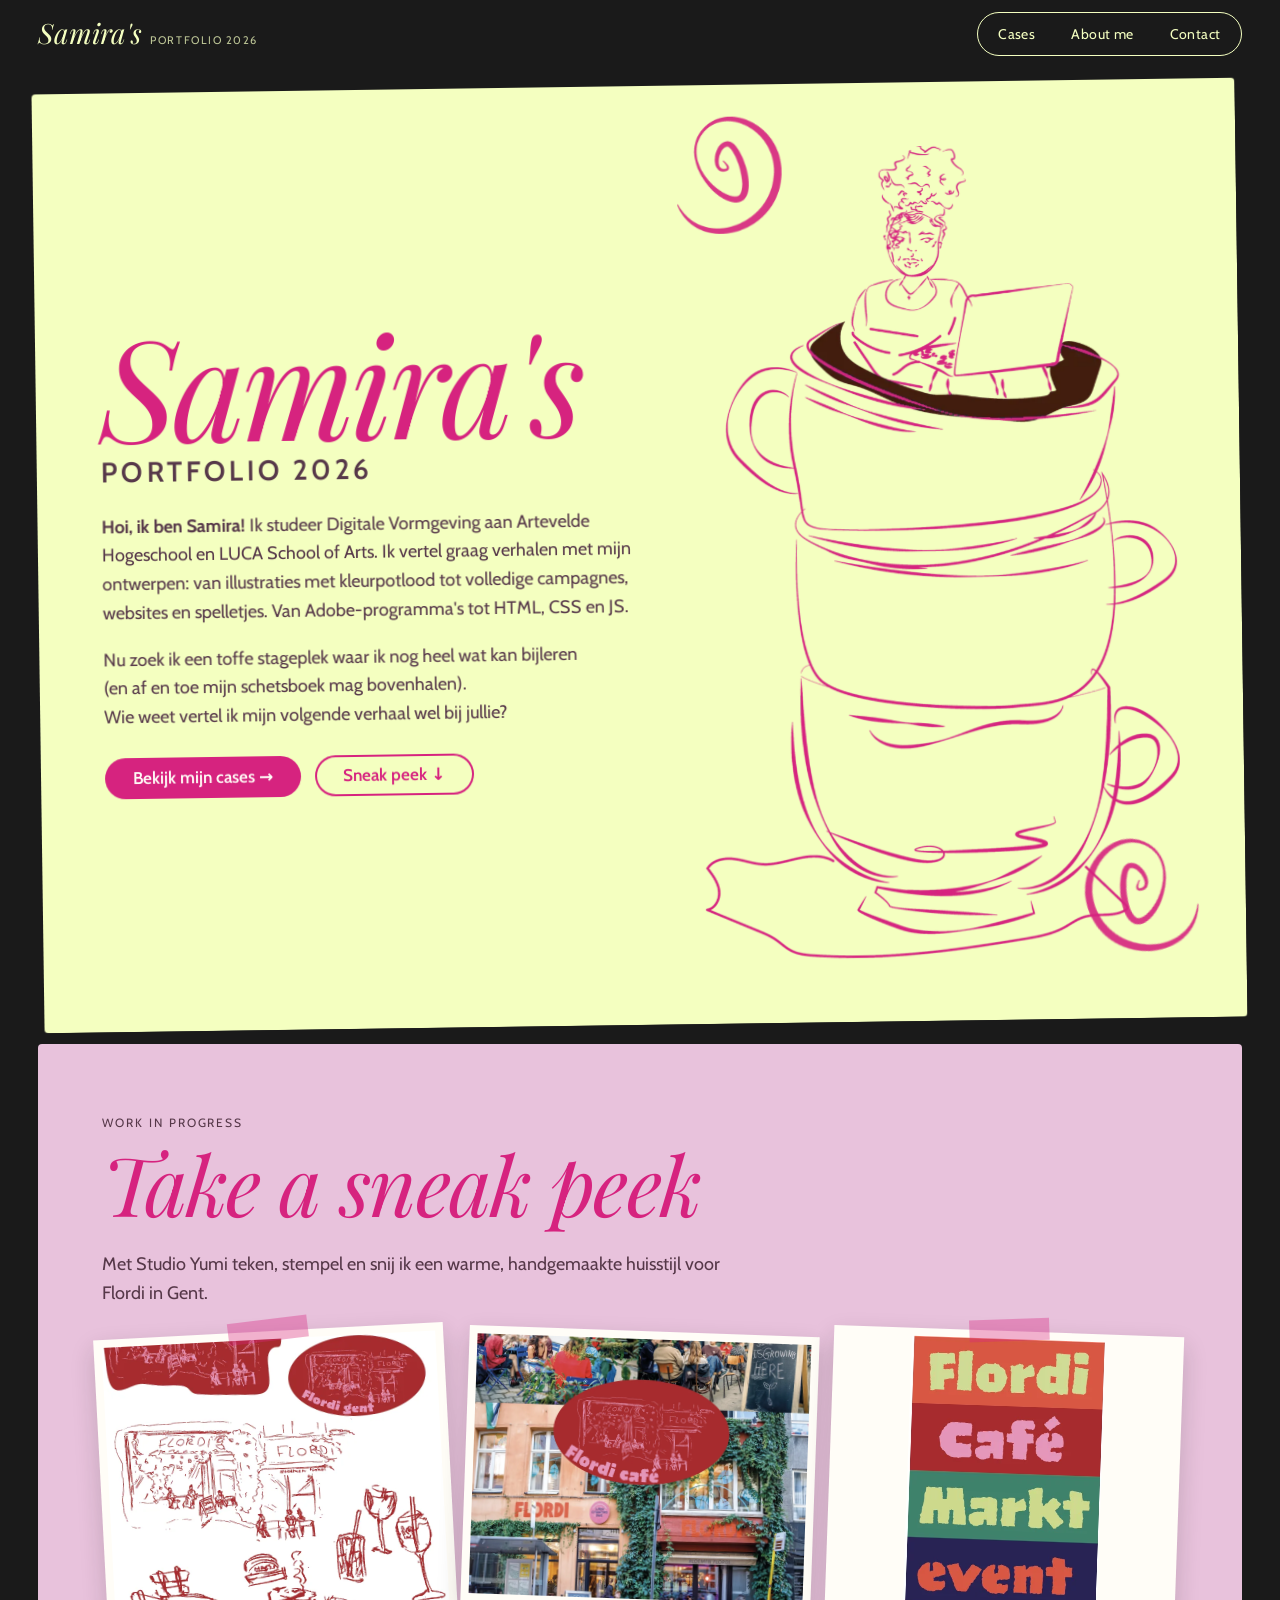
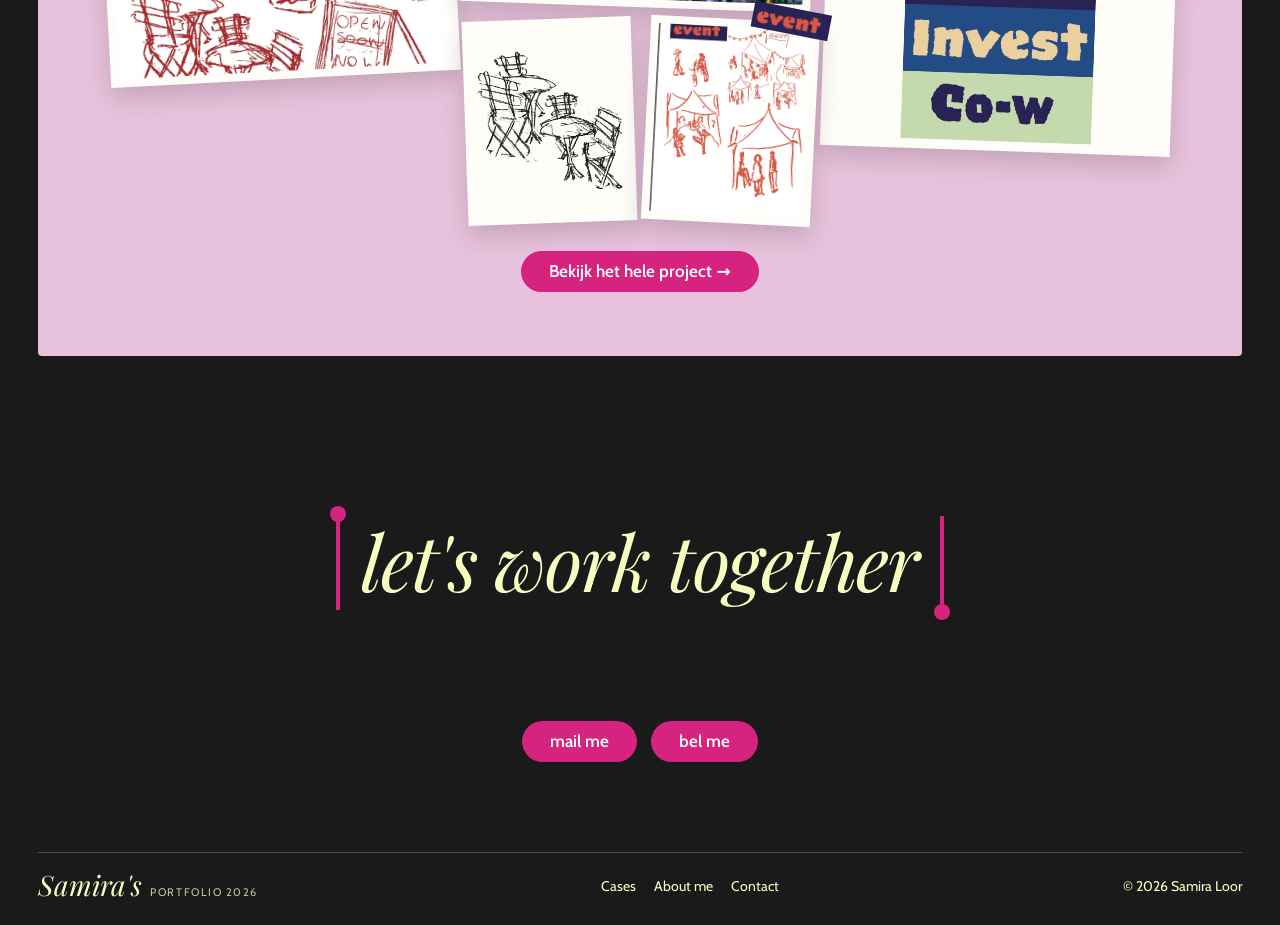
==== commit 04851c42: "Add files via upload" ====
--- a/index.html
+++ b/index.html
@@ -48,21 +48,13 @@
       <div class="collage collage--breed reveal" aria-label="Beelden uit het proces">
         <figure class="c1"><span class="tape"></span><img src="assets/img/yumi/flordi-schetsen.webp" alt="Rode schetsen van Café Flordi met logo-varianten"></figure>
         <figure class="c2"><img src="assets/img/yumi/flordi-cafe-collage.webp" alt="Collage van Café Flordi met het ovale café-logo over foto's van het terras en de gevel"></figure>
-        <figure class="c3"><img src="assets/img/yumi/lino.webp" alt="Uitgesneden linoplaten met de woorden Café en Markt" loading="lazy"></figure>
-        <figure class="c4 contain"><span class="tape"></span><img src="assets/img/yumi/invest.webp" alt="Schets en logo voor Flordi Invest" loading="lazy"></figure>
+        <figure class="c3 labels contain"><span class="tape"></span><img src="assets/img/yumi/labels.webp" alt="Gestapelde labels: Flordi, Café, Markt, event, Invest en Co-work, elk in een eigen kleur" loading="lazy"></figure>
         <figure class="c5 contain"><img src="assets/img/yumi/stoelen.webp" alt="Houtskoolschets van terrasstoelen en tafels" loading="lazy"></figure>
         <figure class="c6"><img src="assets/img/yumi/sketch-event.webp" alt="Oranje schetsen van marktkramen en een event" loading="lazy"><img class="sticker" src="assets/img/yumi/label-event.webp" alt="event" loading="lazy"></figure>
       </div>
+      <div class="knoppen sneak__knop"><a class="knop" href="project.html#flordi">Bekijk het hele project →</a></div>
     </section>
 
-    <section class="spread lime scheef-r" aria-label="Elk onderdeel zijn eigen kleur">
-      <div class="sneak__meer">
-        <figure class="reveal"><img src="assets/img/yumi/labels.webp" alt="Gestapelde labels: Flordi, Café, Markt, event, Invest en Co-work, elk in een eigen kleur" loading="lazy"></figure>
-        <figure class="reveal"><img src="assets/img/yumi/sketch-cowork-invest.webp" alt="Schetsen voor Co-work en Invest: laptops, papieren, munten en briefjes" loading="lazy"></figure>
-        <figure class="typo reveal"><img src="assets/img/yumi/typografie.webp" alt="Terrasschets met de lettertypes van Flordi" loading="lazy"></figure>
-      </div>
-      <div class="knoppen sneak__knop"><a class="knop" href="project.html#flordi">Bekijk het hele project →</a></div>
-    </section>
   </main>
 
   <footer class="voet">
--- a/assets/css/style.css
+++ b/assets/css/style.css
@@ -544,3 +544,13 @@
   .collage--breed { grid-template-columns: 1fr 1fr; grid-auto-rows: auto; }
   .collage--breed figure { grid-column: auto !important; grid-row: auto !important; }
 }
+
+/* Ballonnetje alleen bij hover (op aanraakschermen blijft het zichtbaar) */
+@media (hover: hover) {
+  .held__beeld .tip { opacity: 0; transform: translateY(8px) rotate(4deg) scale(.8); animation: none; transition: opacity .25s, transform .3s cubic-bezier(.3, 1.6, .5, 1); pointer-events: none; }
+  .held__beeld a:hover .tip, .held__beeld a:focus-visible .tip { opacity: 1; transform: rotate(4deg) scale(1); }
+}
+
+/* Sneak peek: labels-strook rechts in de collage */
+.collage--breed .c3.labels { grid-column: 9 / 13; grid-row: span 6; transform: rotate(2deg); }
+.collage--breed .c3.labels img { object-fit: contain; }
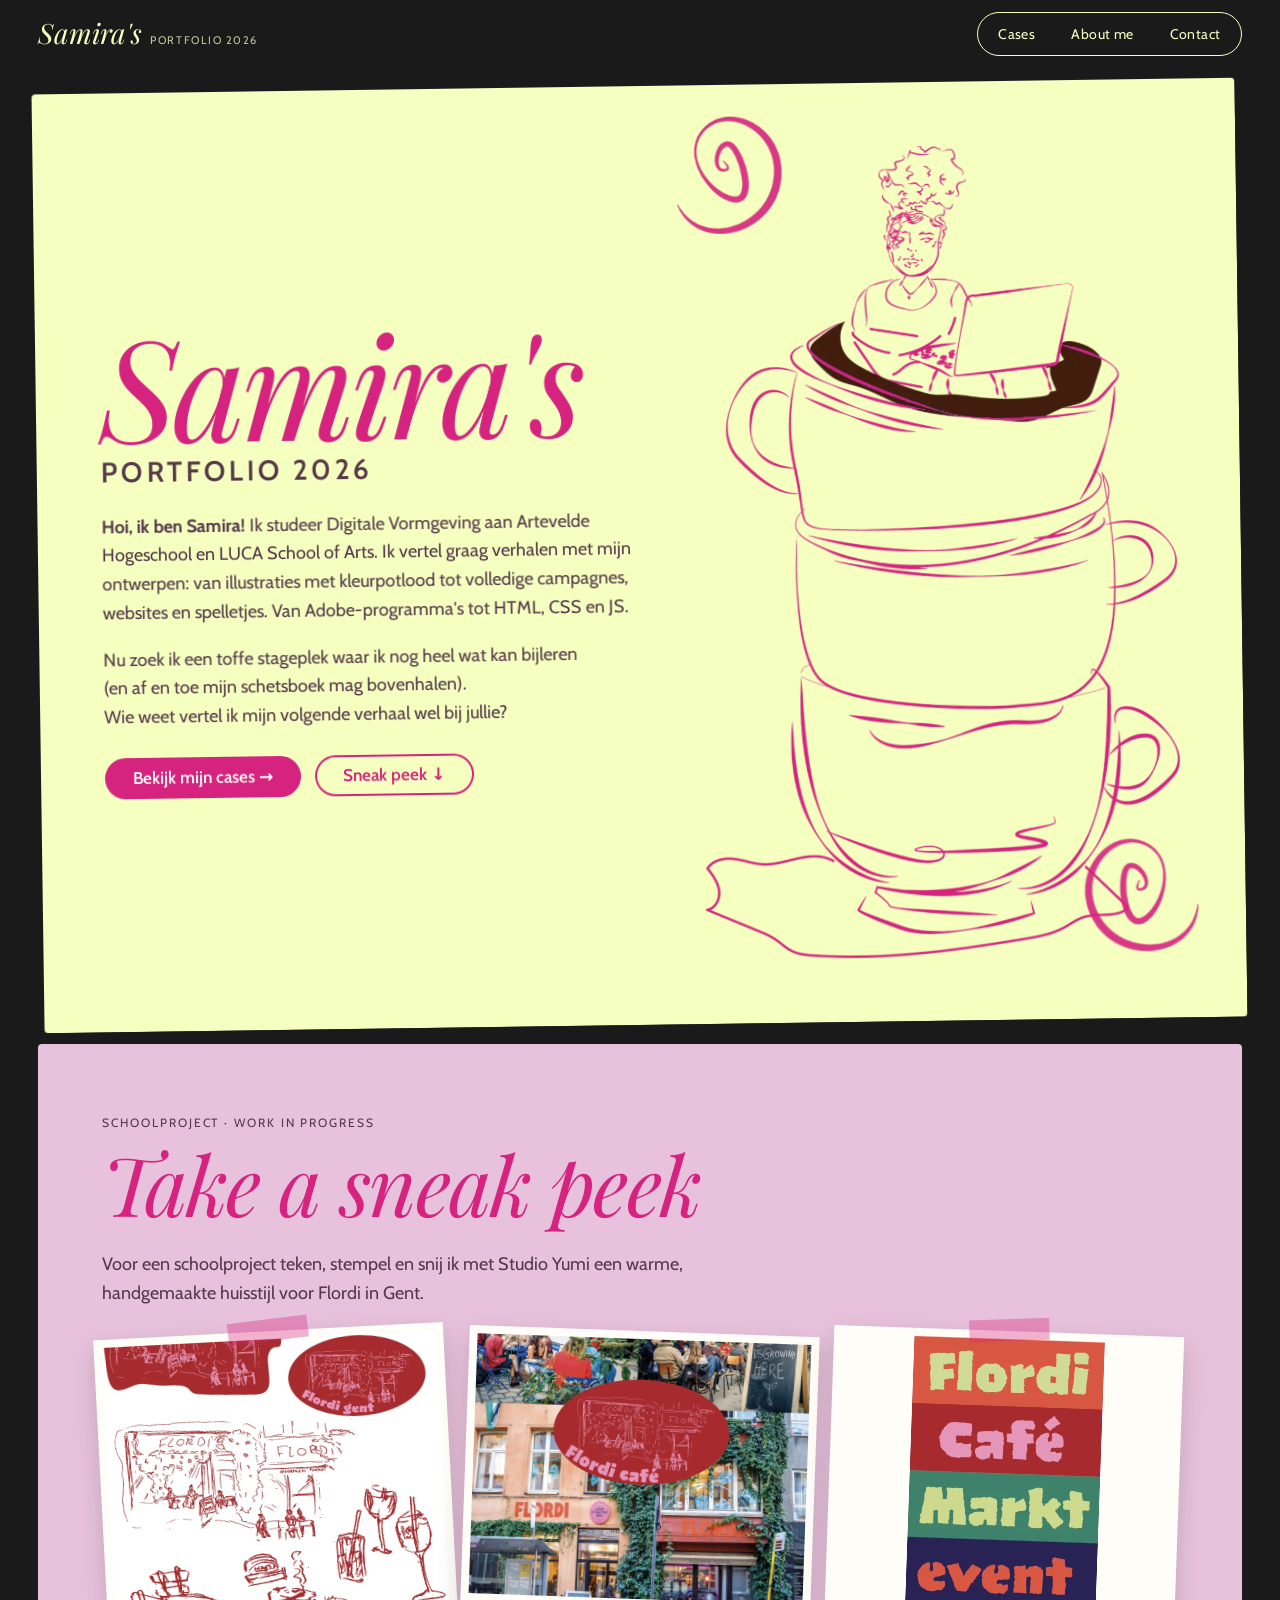
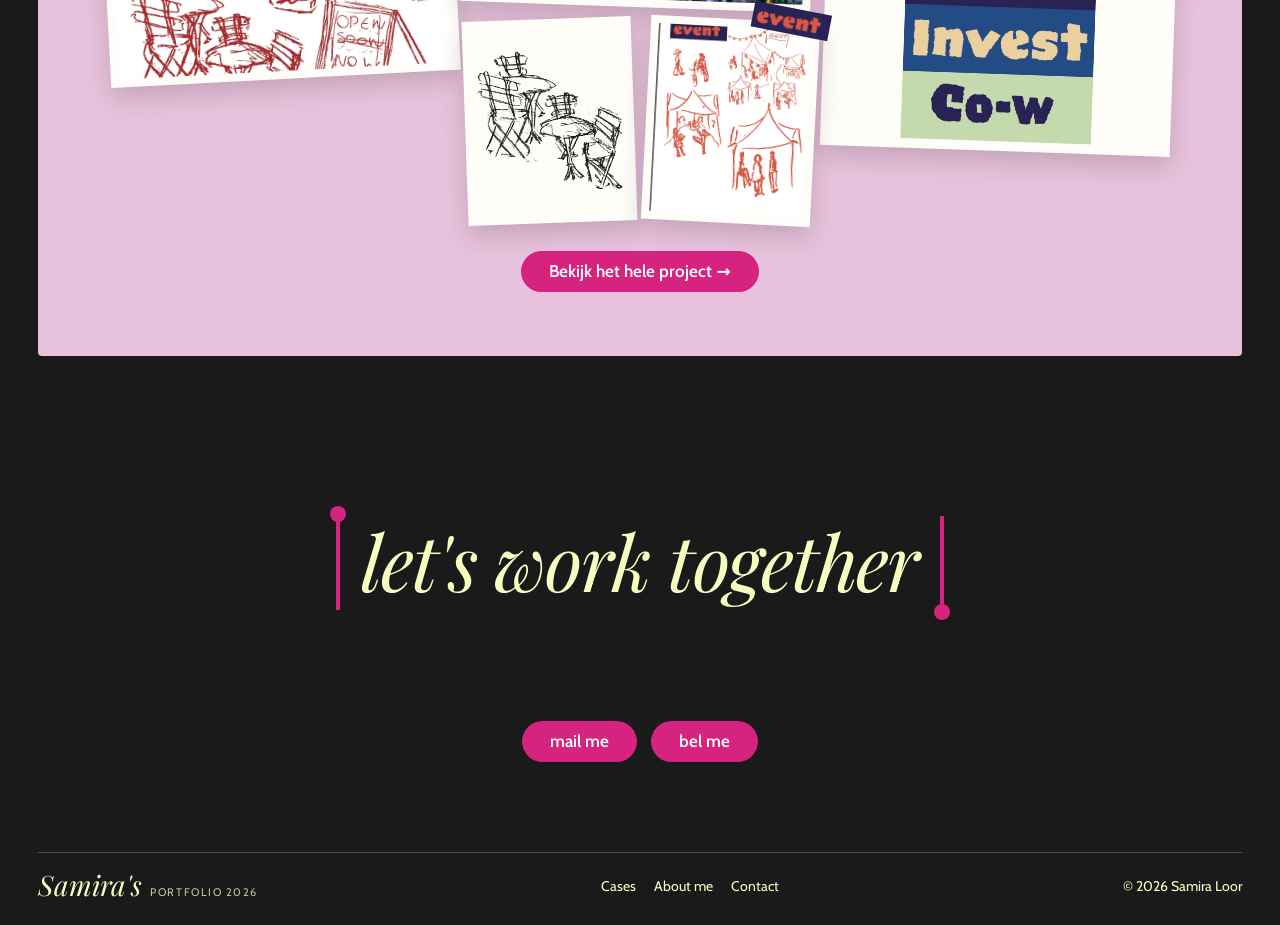
==== commit 1dd54204: "Add files via upload" ====
--- a/index.html
+++ b/index.html
@@ -42,9 +42,9 @@
     </section>
 
     <section class="spread roze sneak" id="sneak" aria-labelledby="sneak-kop">
-      <span class="label">work in progress</span>
+      <span class="label">schoolproject · work in progress</span>
       <h2 class="kop" id="sneak-kop">Take a sneak peek</h2>
-      <p class="intro">Met Studio Yumi teken, stempel en snij ik een warme, handgemaakte huisstijl voor Flordi in Gent.</p>
+      <p class="intro">Voor een schoolproject teken, stempel en snij ik met Studio Yumi een warme, handgemaakte huisstijl voor Flordi in Gent.</p>
       <div class="collage collage--breed reveal" aria-label="Beelden uit het proces">
         <figure class="c1"><span class="tape"></span><img src="assets/img/yumi/flordi-schetsen.webp" alt="Rode schetsen van Café Flordi met logo-varianten"></figure>
         <figure class="c2"><img src="assets/img/yumi/flordi-cafe-collage.webp" alt="Collage van Café Flordi met het ovale café-logo over foto's van het terras en de gevel"></figure>
